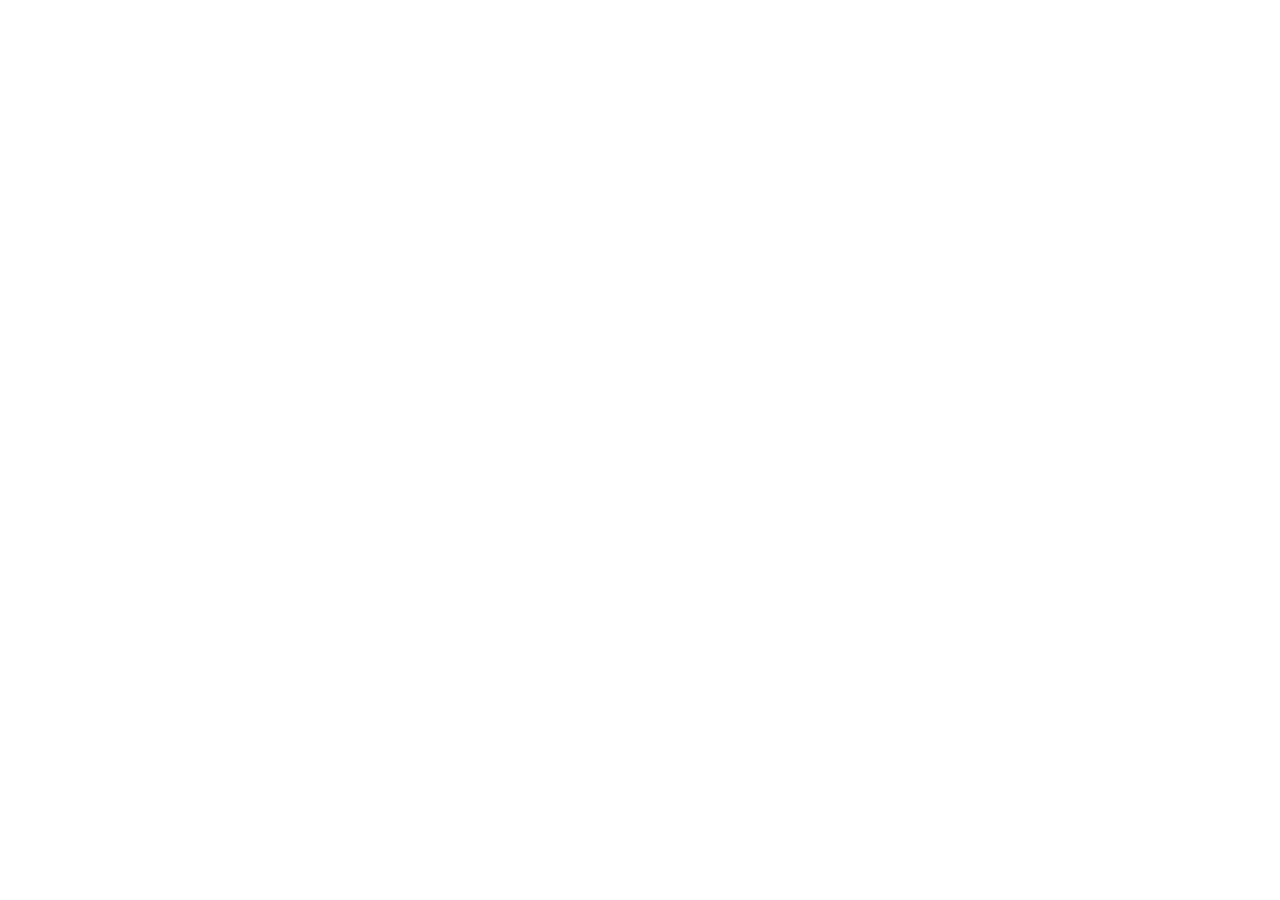
==== index.html @ 1f95ffa9 "enlish janala" ====
<!DOCTYPE html>
<html lang="en">
<head>
    <meta charset="UTF-8">
    <meta name="viewport" content="width=device-width, initial-scale=1.0">
    <title>Document</title>
    <link rel="stylesheet" href="style.css">
    <link rel="stylesheet" href="daisyui@5.css">
</head>
<body>
    
    <script src="browser@4.js"></script>
</body>
</html>
---- style.css ----
@import url('https://fonts.googleapis.com/css2?family=Hind+Siliguri:wght@300;400;500;600;700&family=Poppins:ital,wght@0,100;0,200;0,300;0,400;0,500;0,600;0,700;0,800;0,900;1,100;1,200;1,300;1,400;1,500;1,600;1,700;1,800;1,900&display=swap');

/* @import "tailwindcss"; */

.hind-siliguri{
    font-family: "Hind Siliguri";
}

.poppins{
    font-family: "Poppins";
}
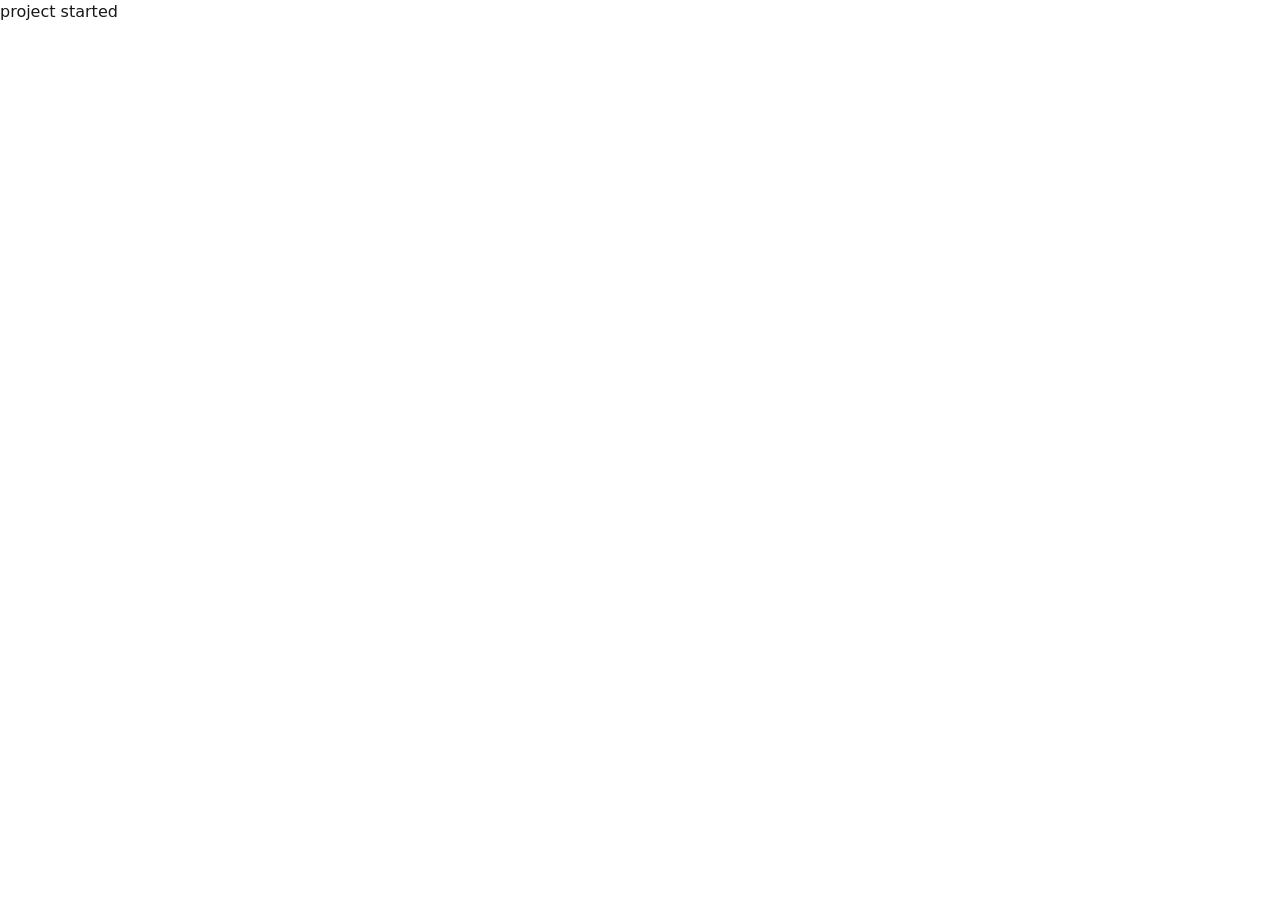
==== commit b777882e: "git project started" ====
--- a/index.html
+++ b/index.html
@@ -4,11 +4,11 @@
     <meta charset="UTF-8">
     <meta name="viewport" content="width=device-width, initial-scale=1.0">
     <title>Document</title>
+    <link rel="stylesheet" href="daisyui@5.css">
     <link rel="stylesheet" href="style.css">
-    <link rel="stylesheet" href="daisyui@5.css">
 </head>
 <body>
-    
+    <h1> project started</h1>
     <script src="browser@4.js"></script>
 </body>
 </html>
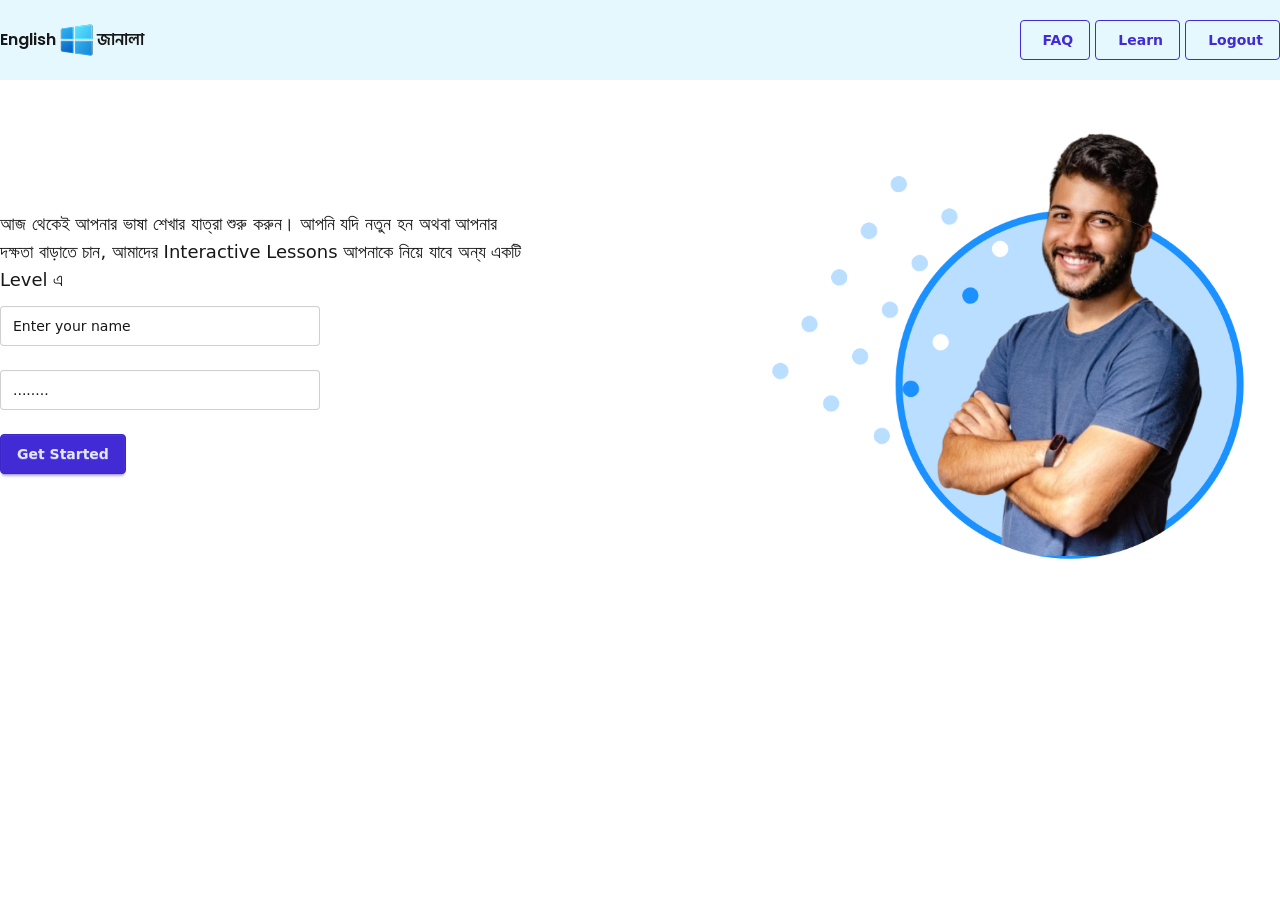
==== commit 12c5984f: "navbaar and  hero completed" ====
--- a/index.html
+++ b/index.html
@@ -6,9 +6,58 @@
     <title>Document</title>
     <link rel="stylesheet" href="daisyui@5.css">
     <link rel="stylesheet" href="style.css">
+    <link rel="shortcut icon" href="assets/logo.png" type="image/x-icon">
+    <link media="all" onload="this.media='all'" rel="stylesheet" href="https://site-assets.fontawesome.com/releases/v7.2.0/css/fontawesome.css">
+    <link media="all"  rel="stylesheet" href="https://site-assets.fontawesome.com/releases/v7.2.0/css/solid.css">
+    <link media="all"  rel="stylesheet" href="https://site-assets.fontawesome.com/releases/v7.2.0/css/sharp-regular.css">
+    <link media="all"  rel="stylesheet" href="https://site-assets.fontawesome.com/releases/v7.2.0/css/sharp-solid.css">
+    <link media="all"  rel="stylesheet" href="https://site-assets.fontawesome.com/releases/v7.2.0/css/utility-fill-semibold.css">
+    <link media="all"  rel="stylesheet" href="https://site-assets.fontawesome.com/releases/v7.2.0/css/utility-semibold.css">
 </head>
 <body>
-    <h1> project started</h1>
+    <header class=" bg-info/10">
+        <nav class="flex container m-auto justify-between py-5">
+            <section>
+                <div class="flex items-center">
+                   <span class="poppins font-semibold">English</span> 
+                     <img src="assets/logo.png" alt="">
+                    <span class="hind-siliguri  font-semibold">জানালা</span>
+                </div>
+            </section>
+            <section>
+                <button class="btn btn-primary btn-outline">
+                    <i class="fa-sharp text-lg fa-solid fa-circle-question"></i> FAQ
+                </button>
+                <button class="btn btn-primary btn-outline">
+                    <i class="fa-utility-fill fa-semibold fa-book-open"></i> Learn
+                </button>
+                <button class="btn btn-primary btn-outline">
+                    <i class="fa-solid fa-arrow-right-from-bracket"></i> Logout
+                </button>
+            </section>
+        </nav>
+    </header>
+
+    <section class="container m-auto">
+        <section class="flex items-center ">
+            <section>
+                <p class="font-[500] text-lg my-3 w-[70%]">
+                    আজ থেকেই আপনার ভাষা শেখার যাত্রা শুরু করুন। আপনি যদি নতুন হন অথবা আপনার দক্ষতা বাড়াতে চান, আমাদের Interactive Lessons আপনাকে নিয়ে যাবে অন্য একটি Level এ
+                </p>
+                <div>
+                    <input class="input" type="text" placeholder="Enter your name"> <br> <br>
+                    <input class="input" type="password" placeholder="........"> <br><br>
+                    <button class="btn btn-primary">Get Started</button>
+                    
+                </div>
+            </section>
+            <section>
+                <div>
+                    <img  src="assets/hero-student.png" alt="">
+                </div>
+            </section>
+        </section>
+    </section>
     <script src="browser@4.js"></script>
 </body>
 </html>
--- a/style.css
+++ b/style.css
@@ -1,6 +1,6 @@
 @import url('https://fonts.googleapis.com/css2?family=Hind+Siliguri:wght@300;400;500;600;700&family=Poppins:ital,wght@0,100;0,200;0,300;0,400;0,500;0,600;0,700;0,800;0,900;1,100;1,200;1,300;1,400;1,500;1,600;1,700;1,800;1,900&display=swap');
 
-/* @import "tailwindcss"; */
+@import "tailwindcss";
 
 .hind-siliguri{
     font-family: "Hind Siliguri";
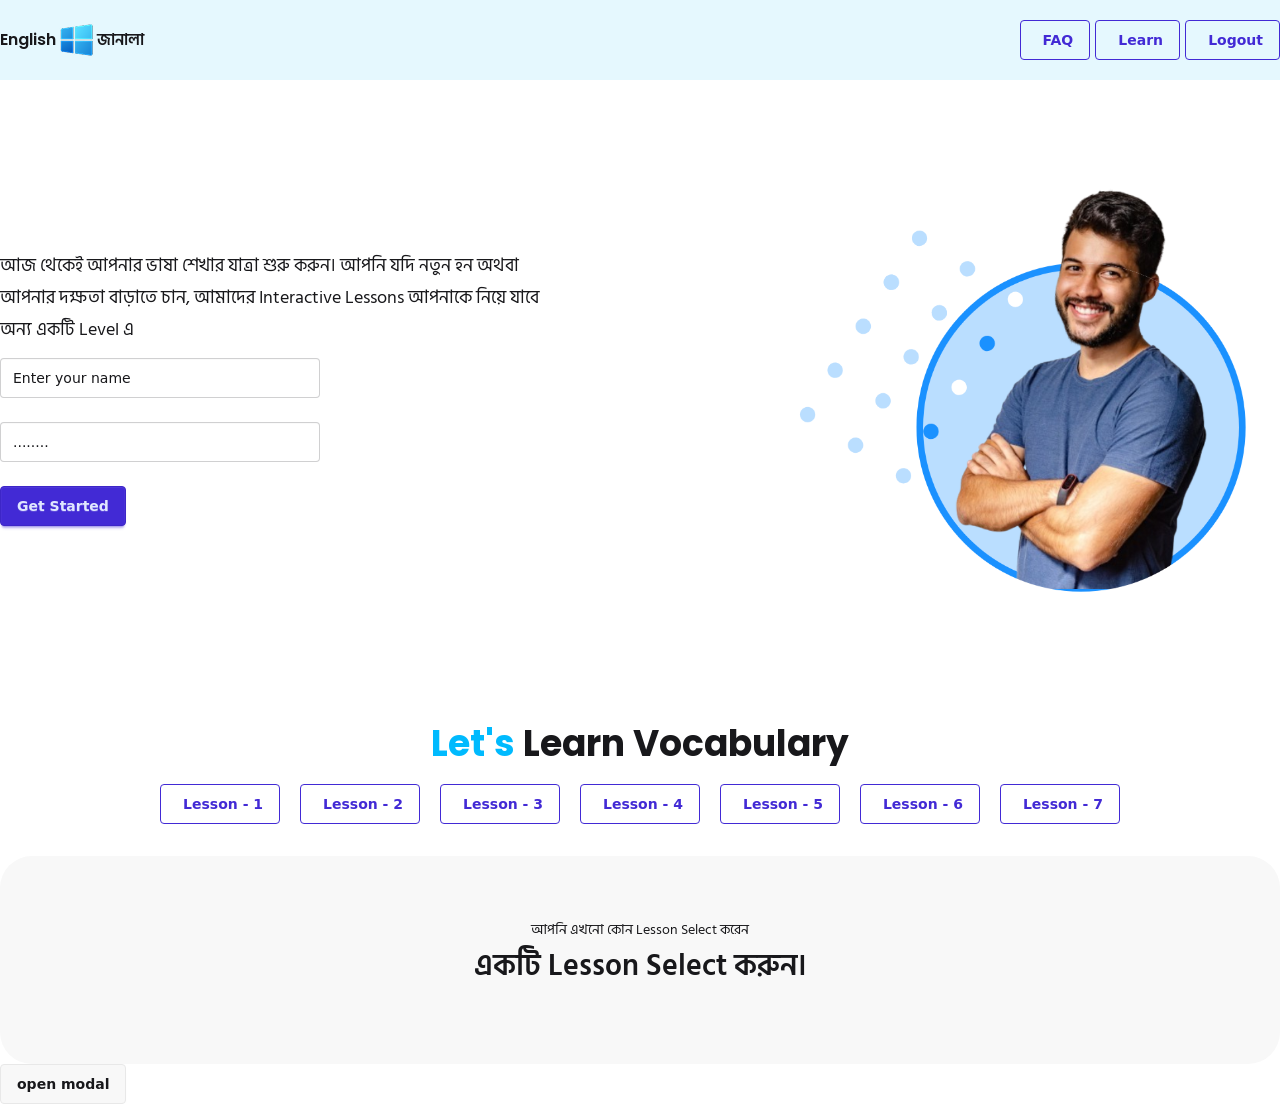
==== commit e0d9ca28: "word filter" ====
--- a/index.html
+++ b/index.html
@@ -1,5 +1,6 @@
 <!DOCTYPE html>
 <html lang="en">
+
 <head>
     <meta charset="UTF-8">
     <meta name="viewport" content="width=device-width, initial-scale=1.0">
@@ -7,20 +8,25 @@
     <link rel="stylesheet" href="daisyui@5.css">
     <link rel="stylesheet" href="style.css">
     <link rel="shortcut icon" href="assets/logo.png" type="image/x-icon">
-    <link media="all" onload="this.media='all'" rel="stylesheet" href="https://site-assets.fontawesome.com/releases/v7.2.0/css/fontawesome.css">
-    <link media="all"  rel="stylesheet" href="https://site-assets.fontawesome.com/releases/v7.2.0/css/solid.css">
-    <link media="all"  rel="stylesheet" href="https://site-assets.fontawesome.com/releases/v7.2.0/css/sharp-regular.css">
-    <link media="all"  rel="stylesheet" href="https://site-assets.fontawesome.com/releases/v7.2.0/css/sharp-solid.css">
-    <link media="all"  rel="stylesheet" href="https://site-assets.fontawesome.com/releases/v7.2.0/css/utility-fill-semibold.css">
-    <link media="all"  rel="stylesheet" href="https://site-assets.fontawesome.com/releases/v7.2.0/css/utility-semibold.css">
+    <link media="all" onload="this.media='all'" rel="stylesheet"
+        href="https://site-assets.fontawesome.com/releases/v7.2.0/css/fontawesome.css">
+    <link media="all" rel="stylesheet" href="https://site-assets.fontawesome.com/releases/v7.2.0/css/solid.css">
+    <link media="all" rel="stylesheet" href="https://site-assets.fontawesome.com/releases/v7.2.0/css/sharp-regular.css">
+    <link media="all" rel="stylesheet" href="https://site-assets.fontawesome.com/releases/v7.2.0/css/sharp-solid.css">
+    <link media="all" rel="stylesheet"
+        href="https://site-assets.fontawesome.com/releases/v7.2.0/css/utility-fill-semibold.css">
+    <link media="all" rel="stylesheet"
+        href="https://site-assets.fontawesome.com/releases/v7.2.0/css/utility-semibold.css">
 </head>
+
 <body>
+    <!-- Header -->
     <header class=" bg-info/10">
         <nav class="flex container m-auto justify-between py-5">
             <section>
                 <div class="flex items-center">
-                   <span class="poppins font-semibold">English</span> 
-                     <img src="assets/logo.png" alt="">
+                    <span class="poppins font-semibold">English</span>
+                    <img src="assets/logo.png" alt="">
                     <span class="hind-siliguri  font-semibold">জানালা</span>
                 </div>
             </section>
@@ -37,27 +43,131 @@
             </section>
         </nav>
     </header>
-
-    <section class="container m-auto">
+    <!-- Hero -->
+    <section class="container m-auto pt-15">
         <section class="flex items-center ">
             <section>
-                <p class="font-[500] text-lg my-3 w-[70%]">
-                    আজ থেকেই আপনার ভাষা শেখার যাত্রা শুরু করুন। আপনি যদি নতুন হন অথবা আপনার দক্ষতা বাড়াতে চান, আমাদের Interactive Lessons আপনাকে নিয়ে যাবে অন্য একটি Level এ
+                <p class="font-[400] text-lg/8 hind-siliguri my-3 w-[70%]">
+                    আজ থেকেই আপনার ভাষা শেখার যাত্রা শুরু করুন। আপনি যদি নতুন হন অথবা আপনার দক্ষতা বাড়াতে চান, আমাদের
+                    Interactive Lessons আপনাকে নিয়ে যাবে অন্য একটি Level এ
                 </p>
                 <div>
                     <input class="input" type="text" placeholder="Enter your name"> <br> <br>
                     <input class="input" type="password" placeholder="........"> <br><br>
                     <button class="btn btn-primary">Get Started</button>
-                    
+
                 </div>
             </section>
             <section>
                 <div>
-                    <img  src="assets/hero-student.png" alt="">
+                    <img src="assets/hero-student.png" alt="">
                 </div>
             </section>
         </section>
     </section>
+
+    <!-- Lesson Button Groups -->
+
+    <section class="m-auto container mt-25 w-[100%]">
+        <h1 class="text-center font-bold poppins text-4xl"> <span class="text-info ">Let's</span> Learn Vocabulary</h1>
+        <section class=" flex justify-center mt-5 gap-5">
+            <button onclick="wordCard(1)" class="btn btn-primary btn-outline">
+                <i class="fa-utility-fill fa-semibold fa-book-open"></i> Lesson - 1
+            </button>
+            <button onclick="wordCard(2)" class="btn btn-primary btn-outline">
+                <i class="fa-utility-fill fa-semibold fa-book-open"></i> Lesson - 2
+            </button>
+            <button onclick="wordCard(3)" class="btn btn-primary btn-outline">
+                <i class="fa-utility-fill fa-semibold fa-book-open"></i> Lesson - 3
+            </button>
+            <button onclick="wordCard(4)" class="btn btn-primary btn-outline">
+                <i class="fa-utility-fill fa-semibold fa-book-open"></i> Lesson - 4
+            </button>
+            <button onclick="wordCard(5)" class="btn btn-primary btn-outline">
+                <i class="fa-utility-fill fa-semibold fa-book-open"></i> Lesson - 5
+            </button>
+            <button onclick="wordCard(6)" class="btn btn-primary btn-outline">
+                <i class="fa-utility-fill fa-semibold fa-book-open"></i> Lesson - 6
+            </button>
+            <button onclick="wordCard(7)" class="btn btn-primary btn-outline">
+                <i class="fa-utility-fill fa-semibold fa-book-open"></i> Lesson - 7
+            </button>
+
+        </section>
+    </section>
+
+    <section class="container m-auto">
+ <!-- id="wordBox" -->
+        <section  class="p-[64px] rounded-4xl mt-8 bg-base-200">
+            <div>
+               
+                <h3 class="text-center text-sm hind-siliguri">আপনি এখনো কোন Lesson Select করেন</h3>
+                <h1 class="text-center text-3xl my-2 hind-siliguri font-semibold">একটি Lesson Select করুন।</h1>
+            </div>
+            <section id="wordCard" class="grid-cols-3 grid gap-5 mt-4">
+                <!-- <div class="card  px-4 shadow h-full bg-base-100">
+                    <div class="card-body pt-10">
+                        <h1 class="card-title inter text-2xl block text-center">Eager</h1>
+                        <p class="inter text-center font-normal">Meaning /Pronounciation</p>
+                        <p class="hind-siliguri my-3 font-semibold text-center text-3xl">"আগ্রহী / ইগার"</p>
+                        <div class="card-action flex my-3 justify-between">
+                            <button class="btn btn-soft text-neutral rounded-sm btn-info">
+                                <i class="fa-utility-fill fa-semibold fa-circle-info"></i> 
+                            </button>
+                            <button class="btn btn-soft text-neutral rounded-sm btn-info">
+                                <i class="fa fa-volume"></i> 
+                            </button>
+                        </div>
+                    </div>
+                </div> -->
+
+                
+            </section>
+        </section>
+    </section>
+
+    <!-- Open the modal using ID.showModal() method -->
+<button class="btn" onclick="my_modal_1.showModal()">open modal</button>
+
+<section >
+    <dialog  id="wordModal" class="modal">
+      <div class="modal-box">
+        <div class=" mb-5">
+            
+        <h3 class="text-xl font-bold poppins">Eager ( <i class="fa fa-microphone-lines"></i> :ইগার )</h3> 
+    </div>
+    
+    <div class="my-3">
+            <h3 class="text-[20px] mb-2 font-semibold">Meaning</h3>
+            <h3 class="text-[18px] py-1 hind-siliguri font-semibold">আগ্রহী</h3>
+            <p class="">Press ESC key or click the button below to close</p>
+        
+        </div>
+        
+        <div>
+            <h3 class="text-[18px] py-1 poppins font-semibold">Example</h3>
+            <p class="py-2">Press ESC key or click the button below to close</p>    
+        </div>
+        
+        <div>
+            <h3 class="text-[20px] hind-siliguri font-semibold">সমার্থক শব্দ গুলো</h3>
+            
+            <p class="py-2">
+                <button class="btn bg-[#f0faff] text-neutral hover:bg-[#f0faff]">Ant</button>
+            </p>
+        
+        </div>
+        <div class="modal-action">
+          <form method="dialog">
+            <!-- if there is a button in form, it will close the modal -->
+            <button class="btn">Close</button>
+          </form>
+        </div>
+      </div>
+    </dialog>
+</section>
     <script src="browser@4.js"></script>
+    <script src="main.js"></script>
 </body>
+
 </html>
--- a/style.css
+++ b/style.css
@@ -1,4 +1,4 @@
-@import url('https://fonts.googleapis.com/css2?family=Hind+Siliguri:wght@300;400;500;600;700&family=Poppins:ital,wght@0,100;0,200;0,300;0,400;0,500;0,600;0,700;0,800;0,900;1,100;1,200;1,300;1,400;1,500;1,600;1,700;1,800;1,900&display=swap');
+@import url('https://fonts.googleapis.com/css2?family=Hind+Siliguri:wght@300;400;500;600;700&family=Inter:ital,opsz,wght@0,14..32,100..900;1,14..32,100..900&family=Poppins:ital,wght@0,100;0,200;0,300;0,400;0,500;0,600;0,700;0,800;0,900;1,100;1,200;1,300;1,400;1,500;1,600;1,700;1,800;1,900&display=swap');
 
 @import "tailwindcss";
 
@@ -8,4 +8,7 @@
 
 .poppins{
     font-family: "Poppins";
-}+}
+.inter{
+    font-family: "Inter";
+}
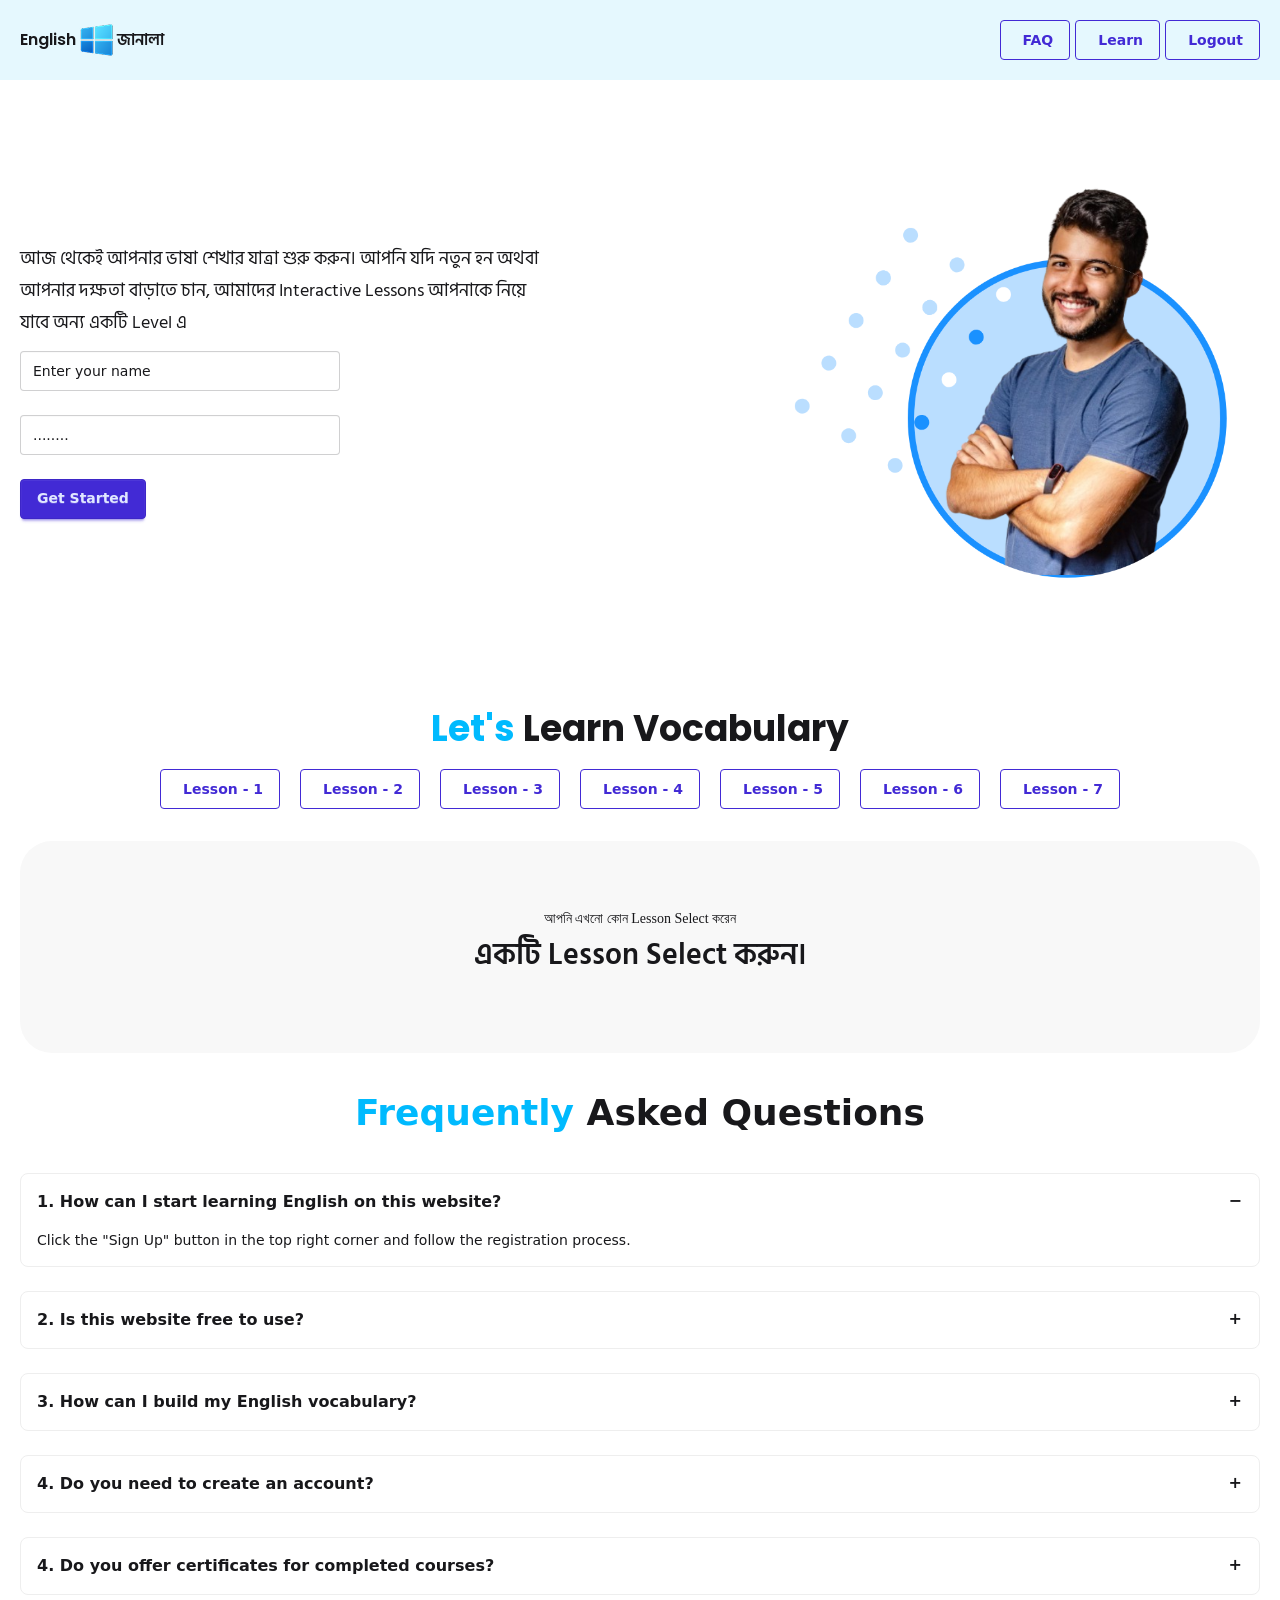
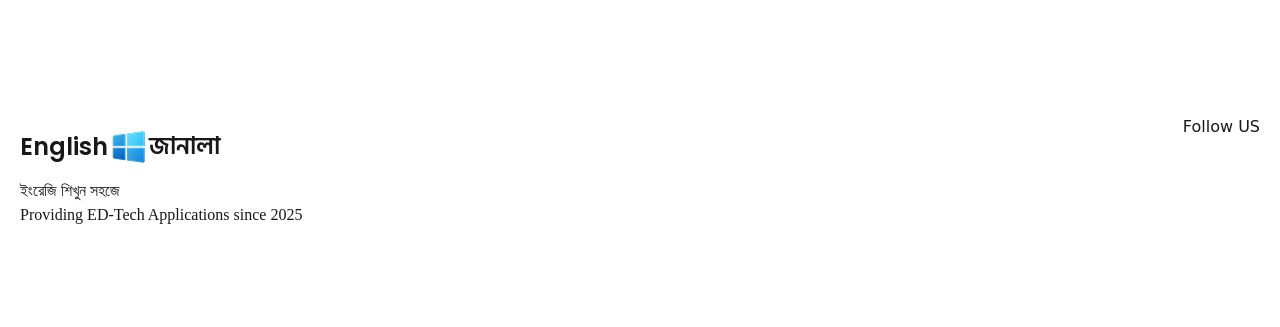
==== commit 5f471ea3: "responsive completed" ====
--- a/index.html
+++ b/index.html
@@ -10,6 +10,8 @@
     <link rel="shortcut icon" href="assets/logo.png" type="image/x-icon">
     <link media="all" onload="this.media='all'" rel="stylesheet"
         href="https://site-assets.fontawesome.com/releases/v7.2.0/css/fontawesome.css">
+    <link media="all" rel="stylesheet" href="https://site-assets.fontawesome.com/releases/v7.2.0/css/fontawesome.css">
+    <link media="all" rel="stylesheet" href="https://site-assets.fontawesome.com/releases/v7.2.0/css/brands.css">
     <link media="all" rel="stylesheet" href="https://site-assets.fontawesome.com/releases/v7.2.0/css/solid.css">
     <link media="all" rel="stylesheet" href="https://site-assets.fontawesome.com/releases/v7.2.0/css/sharp-regular.css">
     <link media="all" rel="stylesheet" href="https://site-assets.fontawesome.com/releases/v7.2.0/css/sharp-solid.css">
@@ -17,12 +19,13 @@
         href="https://site-assets.fontawesome.com/releases/v7.2.0/css/utility-fill-semibold.css">
     <link media="all" rel="stylesheet"
         href="https://site-assets.fontawesome.com/releases/v7.2.0/css/utility-semibold.css">
+    <link media="all" rel="stylesheet" href="https://site-assets.fontawesome.com/releases/v7.2.0/css/duotone.css">
 </head>
 
 <body>
     <!-- Header -->
     <header class=" bg-info/10">
-        <nav class="flex container m-auto justify-between py-5">
+        <nav class="flex container flex-wrap px-5 m-auto justify-between py-5">
             <section>
                 <div class="flex items-center">
                     <span class="poppins font-semibold">English</span>
@@ -30,14 +33,14 @@
                     <span class="hind-siliguri  font-semibold">জানালা</span>
                 </div>
             </section>
-            <section>
-                <button class="btn btn-primary btn-outline">
+            <section class="mt-3 sm:mt-0">
+                <button class="btn btn-sm sm:btn-md btn-primary btn-outline">
                     <i class="fa-sharp text-lg fa-solid fa-circle-question"></i> FAQ
                 </button>
-                <button class="btn btn-primary btn-outline">
+                <button class="btn btn-sm sm:btn-md btn-primary btn-outline">
                     <i class="fa-utility-fill fa-semibold fa-book-open"></i> Learn
                 </button>
-                <button class="btn btn-primary btn-outline">
+                <button class="btn btn-sm sm:btn-md btn-primary btn-outline">
                     <i class="fa-solid fa-arrow-right-from-bracket"></i> Logout
                 </button>
             </section>
@@ -45,9 +48,9 @@
     </header>
     <!-- Hero -->
     <section class="container m-auto pt-15">
-        <section class="flex items-center ">
-            <section>
-                <p class="font-[400] text-lg/8 hind-siliguri my-3 w-[70%]">
+        <section class="flex items-center justify-around sm:flex-nowrap flex-wrap-reverse  px-5 ">
+            <section>
+                <p class="font-[400] text-lg/8 hind-siliguri my-3 w-full sm:w-[70%]">
                     আজ থেকেই আপনার ভাষা শেখার যাত্রা শুরু করুন। আপনি যদি নতুন হন অথবা আপনার দক্ষতা বাড়াতে চান, আমাদের
                     Interactive Lessons আপনাকে নিয়ে যাবে অন্য একটি Level এ
                 </p>
@@ -59,18 +62,18 @@
                 </div>
             </section>
             <section>
-                <div>
+                <!-- <div> -->
                     <img src="assets/hero-student.png" alt="">
-                </div>
+                <!-- </div> -->
             </section>
         </section>
     </section>
 
     <!-- Lesson Button Groups -->
 
-    <section class="m-auto container mt-25 w-[100%]">
-        <h1 class="text-center font-bold poppins text-4xl"> <span class="text-info ">Let's</span> Learn Vocabulary</h1>
-        <section class=" flex justify-center mt-5 gap-5">
+    <section class="m-auto container mt-25 px-5  w-[100%]">
+        <h1 class="text-center font-bold poppins text-2xl sm:text-4xl"> <span class="text-info ">Let's</span> Learn Vocabulary</h1>
+        <section class=" flex justify-center flex-wrap mt-5 gap-5">
             <button onclick="wordCard(1)" class="btn btn-primary btn-outline">
                 <i class="fa-utility-fill fa-semibold fa-book-open"></i> Lesson - 1
             </button>
@@ -96,15 +99,18 @@
         </section>
     </section>
 
-    <section class="container m-auto">
- <!-- id="wordBox" -->
-        <section  class="p-[64px] rounded-4xl mt-8 bg-base-200">
-            <div>
-               
-                <h3 class="text-center text-sm hind-siliguri">আপনি এখনো কোন Lesson Select করেন</h3>
+    <section class="container m-auto px-5 ">
+        <!-- id="wordBox" -->
+        <section class="p-[64px] rounded-4xl mt-8 bg-base-200">
+
+            <div id="notice">
+                <h1 class="text-center text-7xl">
+                    <i class="fa-duotone fa-solid fa-triangle-exclamation"></i>
+                </h1>
+                <h3 class="text-center text-sm font-medium my-1 hind-siliguri">আপনি এখনো কোন Lesson Select করেন</h3>
                 <h1 class="text-center text-3xl my-2 hind-siliguri font-semibold">একটি Lesson Select করুন।</h1>
             </div>
-            <section id="wordCard" class="grid-cols-3 grid gap-5 mt-4">
+            <section id="wordCard" class="grid-cols-1 md:grid-cols-3 sm:grid-cols-2  grid gap-3 sm:gap-5 mt-4">
                 <!-- <div class="card  px-4 shadow h-full bg-base-100">
                     <div class="card-body pt-10">
                         <h1 class="card-title inter text-2xl block text-center">Eager</h1>
@@ -121,51 +127,126 @@
                     </div>
                 </div> -->
 
-                
-            </section>
-        </section>
-    </section>
+
+            </section>
+        </section>
+    </section>
+
+    <section>
+
+    </section>
+    <h1 class="text-center font-bold text-2xl sm:text-4xl mt-10"> <span class="text-info text-center">Frequently</span> Asked
+        Questions</h1>
+    <section class="container m-auto px-5  mt-10">
+        <div class="collapse collapse-plus bg-base-100 border border-base-300">
+            <input type="radio" name="my-accordion-3" checked="checked" />
+            <div class="collapse-title font-semibold">1. How can I start learning English on this website?</div>
+            <div class="collapse-content text-sm">Click the "Sign Up" button in the top right corner and follow the
+                registration process.</div>
+        </div>
+        <br>
+        <div class="collapse collapse-plus bg-base-100 border border-base-300">
+            <input type="radio" name="my-accordion-3" />
+            <div class="collapse-title font-semibold">2. Is this website free to use?</div>
+            <div class="collapse-content text-sm">Click on "Forgot Password" on the login page and follow the
+                instructions sent to your email.</div>
+        </div>
+        <br>
+        <div class="collapse collapse-plus bg-base-100 border border-base-300">
+            <input type="radio" name="my-accordion-3" />
+            <div class="collapse-title font-semibold">3. How can I build my English vocabulary?</div>
+            <div class="collapse-content text-sm">Go to "My Account" settings and select "Edit Profile" to make changes.
+            </div>
+        </div>
+        <br>
+        <div class="collapse collapse-plus bg-base-100 border border-base-300">
+            <input type="radio" name="my-accordion-3" />
+            <div class="collapse-title font-semibold">4. Do you need to create an account?</div>
+            <div class="collapse-content text-sm">Go to "My Account" settings and select "Edit Profile" to make changes.
+            </div>
+        </div>
+        <br>
+        <div class="collapse collapse-plus bg-base-100 border border-base-300">
+            <input type="radio" name="my-accordion-3" />
+            <div class="collapse-title font-semibold">4. Do you offer certificates for completed courses?</div>
+            <div class="collapse-content text-sm">Go to "My Account" settings and select "Edit Profile" to make changes.
+            </div>
+        </div>
+        <br>
+    </section>
+
+
+
+
+
 
     <!-- Open the modal using ID.showModal() method -->
-<button class="btn" onclick="my_modal_1.showModal()">open modal</button>
-
-<section >
-    <dialog  id="wordModal" class="modal">
-      <div class="modal-box">
-        <div class=" mb-5">
-            
-        <h3 class="text-xl font-bold poppins">Eager ( <i class="fa fa-microphone-lines"></i> :ইগার )</h3> 
-    </div>
-    
-    <div class="my-3">
-            <h3 class="text-[20px] mb-2 font-semibold">Meaning</h3>
-            <h3 class="text-[18px] py-1 hind-siliguri font-semibold">আগ্রহী</h3>
-            <p class="">Press ESC key or click the button below to close</p>
-        
-        </div>
-        
-        <div>
-            <h3 class="text-[18px] py-1 poppins font-semibold">Example</h3>
-            <p class="py-2">Press ESC key or click the button below to close</p>    
-        </div>
-        
-        <div>
-            <h3 class="text-[20px] hind-siliguri font-semibold">সমার্থক শব্দ গুলো</h3>
-            
-            <p class="py-2">
-                <button class="btn bg-[#f0faff] text-neutral hover:bg-[#f0faff]">Ant</button>
-            </p>
-        
-        </div>
-        <div class="modal-action">
-          <form method="dialog">
-            <!-- if there is a button in form, it will close the modal -->
-            <button class="btn">Close</button>
-          </form>
-        </div>
-      </div>
-    </dialog>
-</section>
+    <!-- <button class="btn" onclick="my_modal_1.showModal()">open modal</button> -->
+    <br>
+    <br>
+    <br>
+    <br>
+
+    <section>
+        <dialog id="wordModal" class="modal">
+            <div class="modal-box">
+                <div class=" mb-5">
+
+                    <h3 class="text-xl font-bold poppins">Eager ( <i class="fa fa-microphone-lines"></i> :ইগার )</h3>
+                </div>
+
+                <div class="my-3">
+                    <h3 class="text-[20px] mb-2 font-semibold">Meaning</h3>
+                    <h3 class="text-[18px] py-1 hind-siliguri font-semibold">আগ্রহী</h3>
+                    <p class="">Press ESC key or click the button below to close</p>
+
+                </div>
+
+                <div>
+                    <h3 class="text-[18px] py-1 poppins font-semibold">Example</h3>
+                    <p class="py-2">Press ESC key or click the button below to close</p>
+                </div>
+
+                <div>
+                    <h3 class="text-[20px] hind-siliguri font-semibold">সমার্থক শব্দ গুলো</h3>
+
+                    <p class="py-2">
+                        <button class="btn bg-[#f0faff] text-neutral hover:bg-[#f0faff]">Ant</button>
+                    </p>
+
+                </div>
+                <div class="modal-action">
+                    <form method="dialog">
+                        <!-- if there is a button in form, it will close the modal -->
+                        <button class="btn">Close</button>
+                    </form>
+                </div>
+            </div>
+        </dialog>
+    </section>
+
+
+    <footer class="container pb-25 m-auto">
+        <section class="flex  px-5 flex-wrap justify-between">
+            <section>
+                <div class="flex my-3 items-center">
+                    <span class="poppins text-2xl font-semibold">English</span>
+                    <img src="assets/logo.png" alt="">
+                    <span class="hind-siliguri text-2xl font-semibold">জানালা</span>
+                </div>
+                <p class="hind-siliguri font-medium">ইংরেজি শিখুন সহজে</p>
+                <p class="poppins font-medium">Providing ED-Tech Applications since 2025</p>
+            </section>
+            <section>
+                <h2>Follow US</h2>
+                <div class="flex gap-5">
+                    <i class="fab fa-facebook"></i>
+                    <i class="fa fa-youtube"></i>
+                    <i class="fab fa-instagram"></i>
+                </div>
+            </section>
+        </section>
+    </footer>
     <script src="browser@4.js"></script>
     <script src="main.js"></script>
 </body>
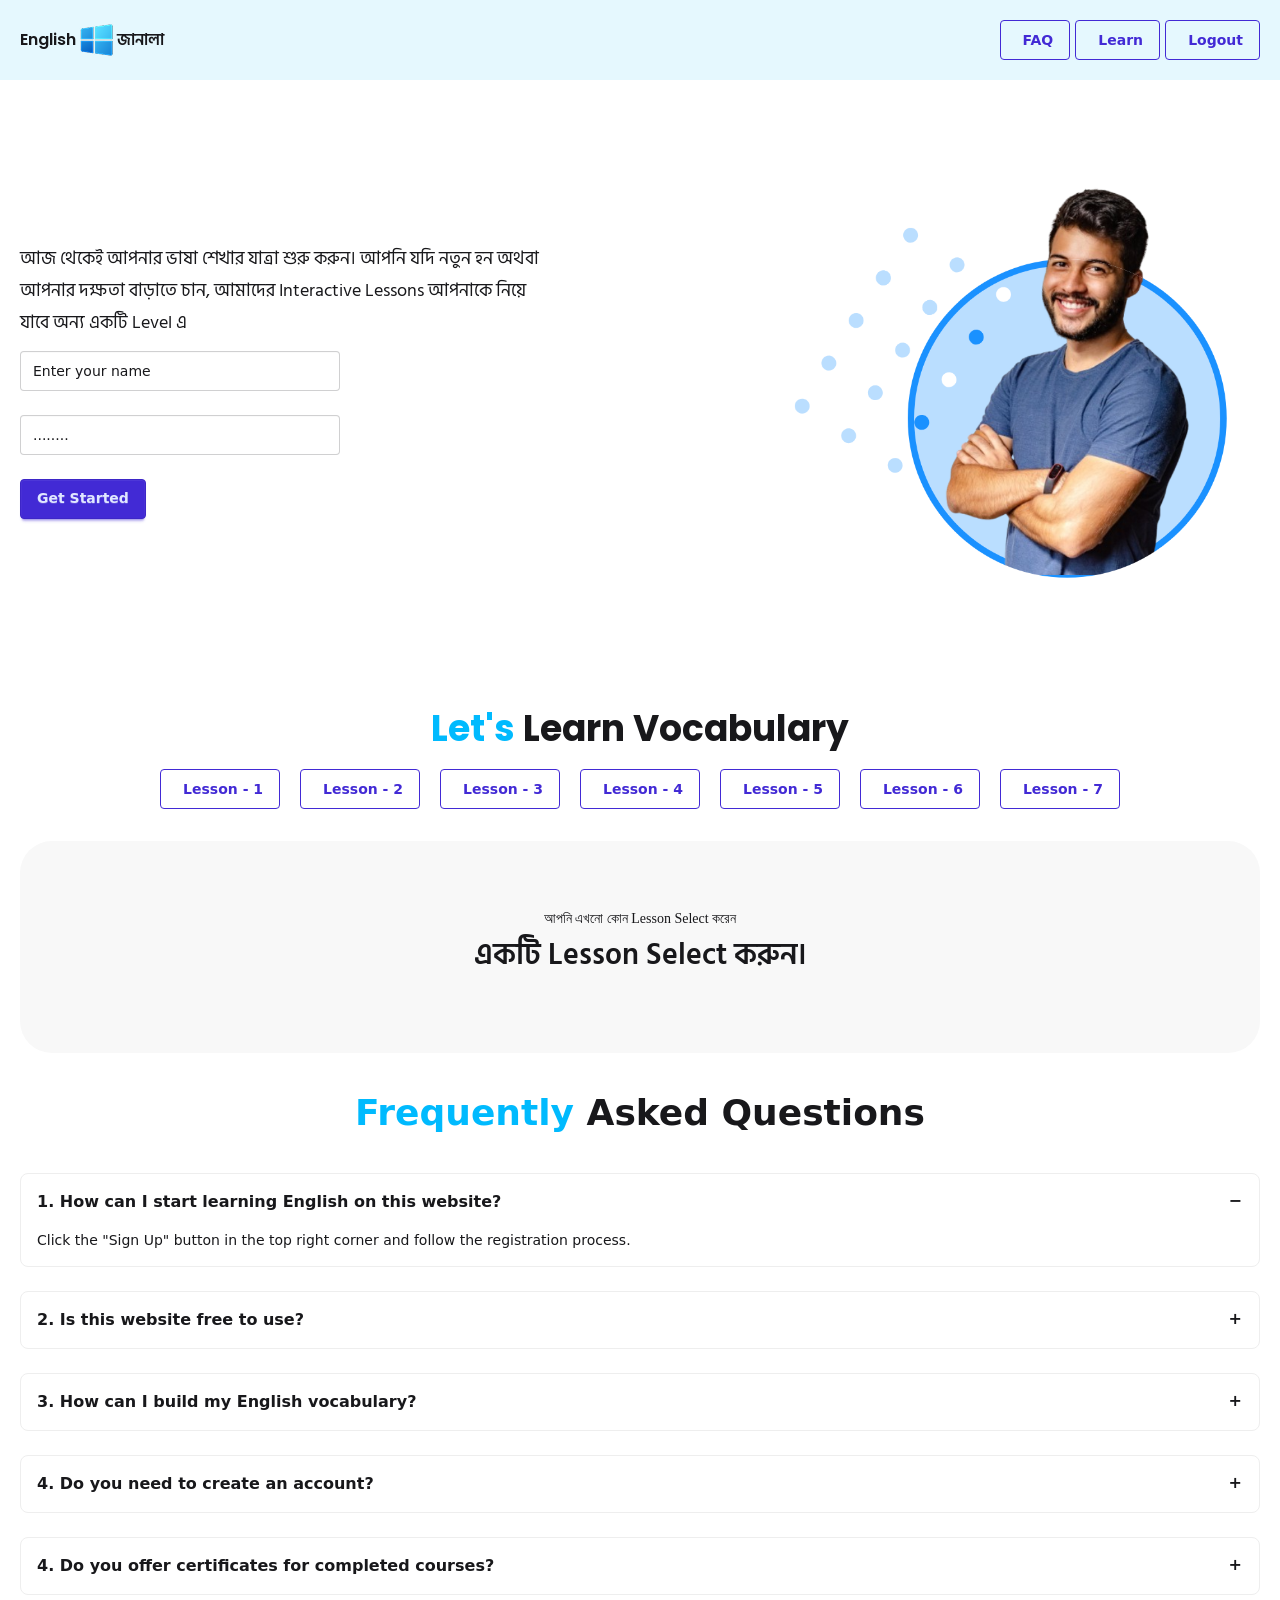
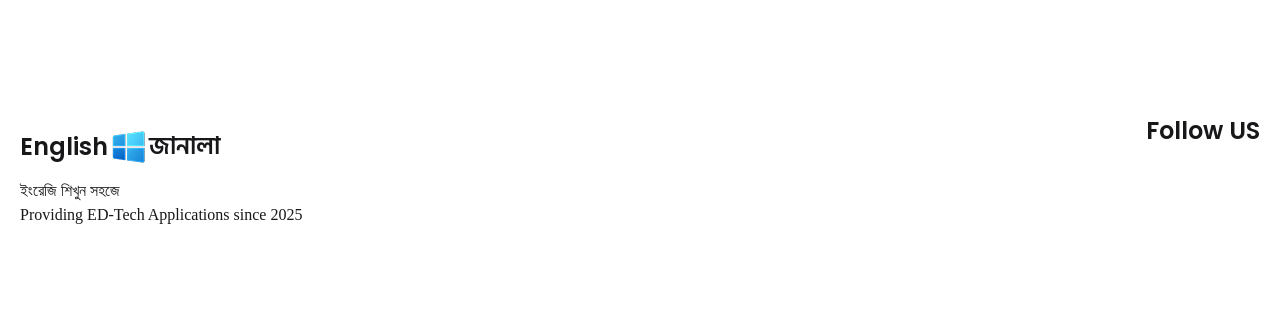
==== commit 49cfb90b: "footer completed" ====
--- a/index.html
+++ b/index.html
@@ -238,11 +238,11 @@
                 <p class="poppins font-medium">Providing ED-Tech Applications since 2025</p>
             </section>
             <section>
-                <h2>Follow US</h2>
-                <div class="flex gap-5">
-                    <i class="fab fa-facebook"></i>
-                    <i class="fa fa-youtube"></i>
-                    <i class="fab fa-instagram"></i>
+                <h2 class="text-2xl font-semibold capitalize poppins mt-6 sm:mt-0">Follow US</h2>
+                <div class="flex mt-3 gap-5">
+                    <span class="fa-brands text-2xl fa-facebook"></span>
+                    <span class="fa-brands text-2xl fa-youtube"></span>
+                    <span class="fa-brands text-2xl fa-instagram"></span>
                 </div>
             </section>
         </section>
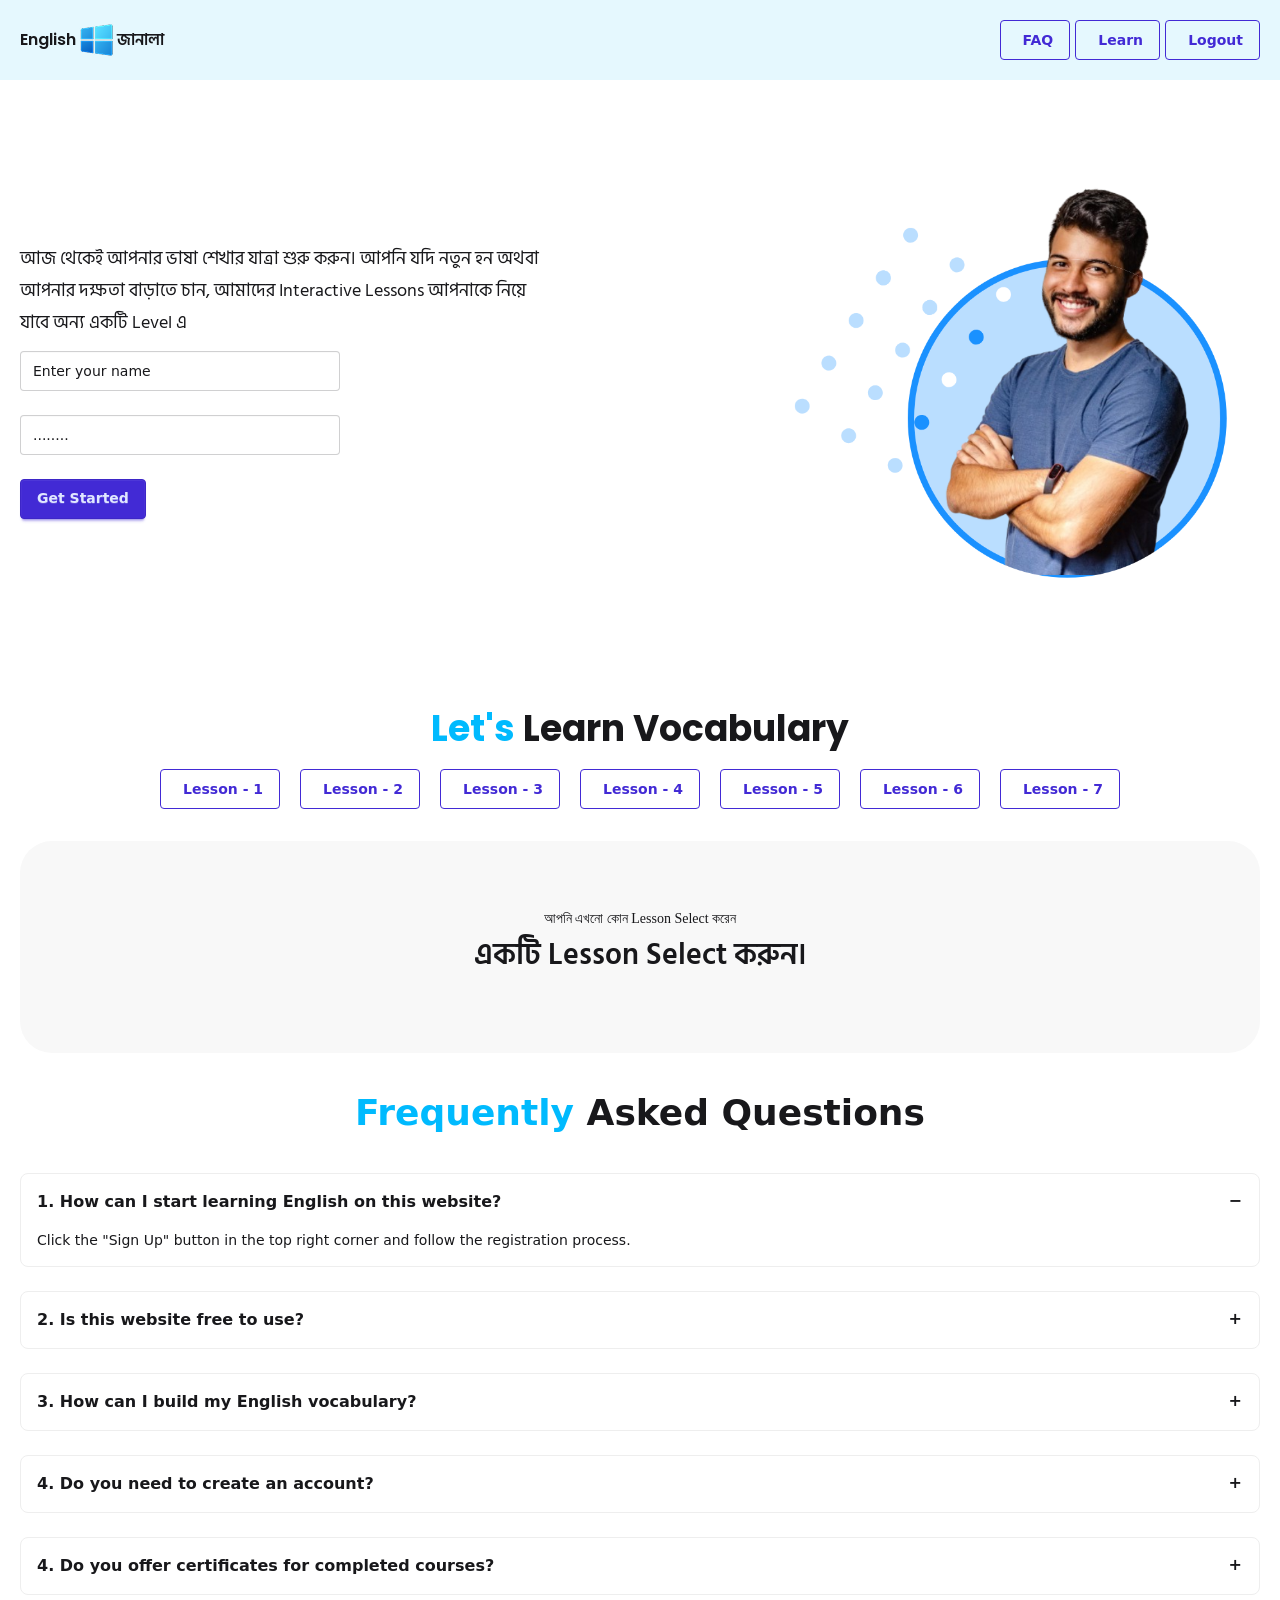
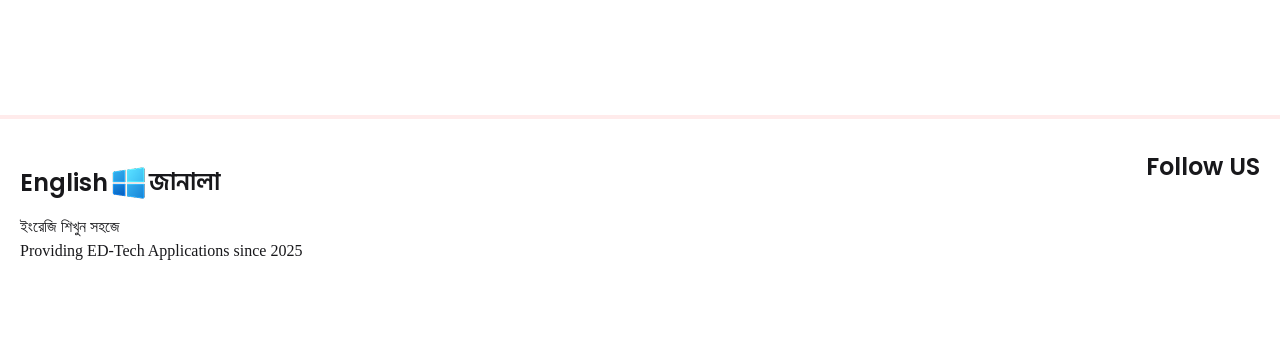
==== commit e617415c: "footer border added" ====
--- a/index.html
+++ b/index.html
@@ -225,8 +225,8 @@
         </dialog>
     </section>
 
-
-    <footer class="container pb-25 m-auto">
+<hr class="border-[#FFEBEB] border-2">
+    <footer class="container mt-8 pb-25 m-auto">
         <section class="flex  px-5 flex-wrap justify-between">
             <section>
                 <div class="flex my-3 items-center">
